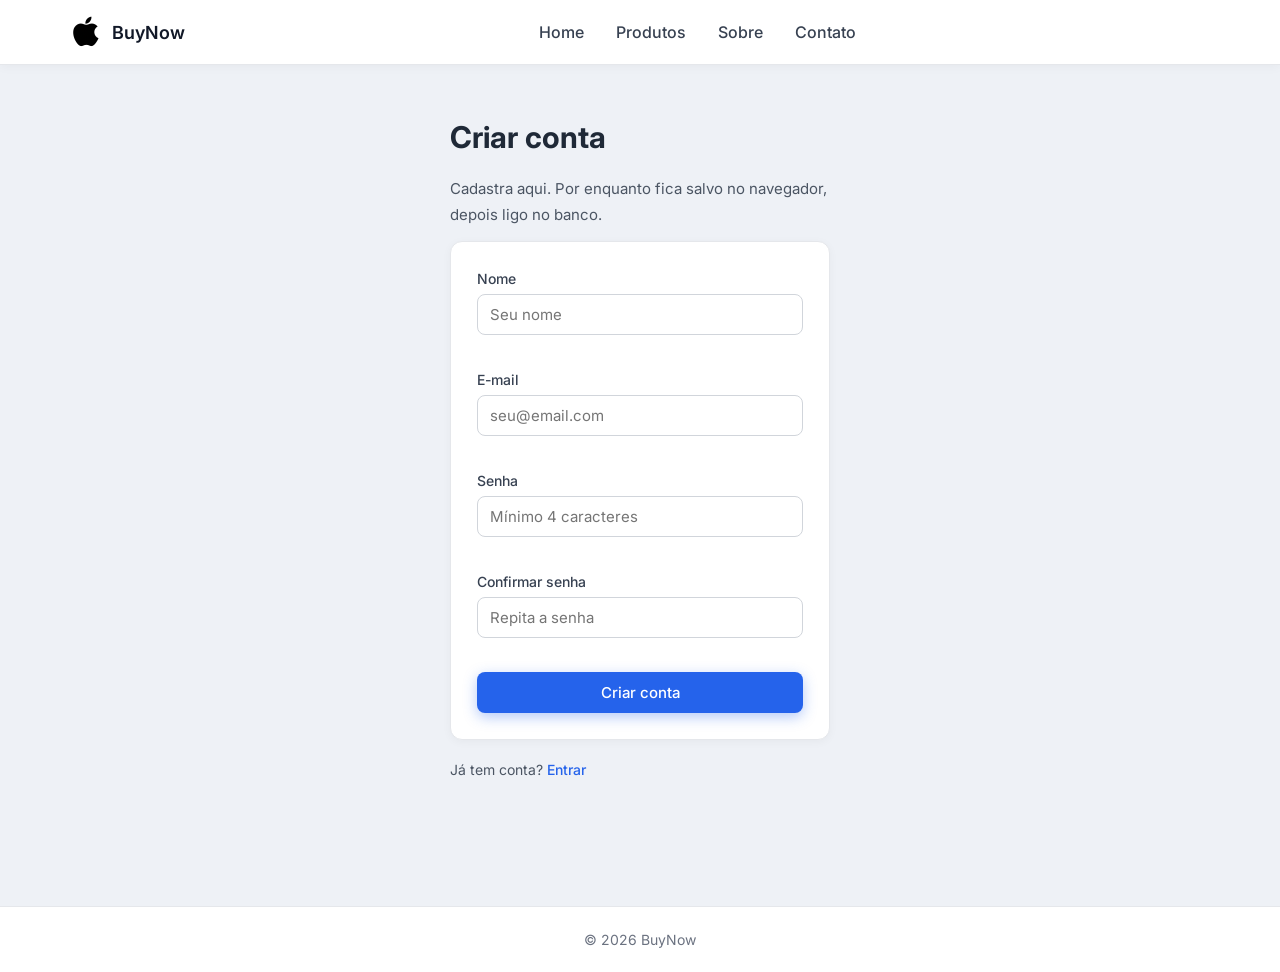
==== pages/cadastro.html @ 1328c278 "subindo site para github" ====
<!DOCTYPE html>
<html lang="pt-br">
<head>
  <meta charset="UTF-8">
  <meta name="viewport" content="width=device-width, initial-scale=1.0">
  <title>Criar conta — BuyNow</title>
  <link rel="preconnect" href="https://fonts.googleapis.com">
  <link rel="preconnect" href="https://fonts.gstatic.com" crossorigin>
  <link href="https://fonts.googleapis.com/css2?family=Inter:wght@300;400;500;600&display=swap" rel="stylesheet">
  <link rel="stylesheet" href="https://cdnjs.cloudflare.com/ajax/libs/font-awesome/6.5.0/css/all.min.css">
  <link rel="stylesheet" href="../assets/css/style.css">
</head>
<body>

  <header>
    <nav class="navbar">
      <a href="../index.html" class="logo">
        <img src="../images/icons/icons8-mac-os-32.ico" alt="BuyNow">
        <span>BuyNow</span>
      </a>

      <ul class="menu" id="menu">
        <li><a href="../index.html">Home</a></li>
        <li><a href="produtos.html">Produtos</a></li>
        <li><a href="sobre.html">Sobre</a></li>
        <li><a href="contato.html">Contato</a></li>
      </ul>

      <div class="nav-right">
        <i class="fa-solid fa-bars menu-toggle" id="botao-menu"></i>
      </div>
    </nav>
  </header>

  <main class="pagina-interna">
    <section class="conteudo-pagina">
      <div class="container auth-box">
        <h1>Criar conta</h1>
        <p class="auth-texto">Cadastra aqui. Por enquanto fica salvo no navegador, depois ligo no banco.</p>

        <form class="auth-form" id="form-cadastro">
          <div class="form-group">
            <label for="cad-nome">Nome</label>
            <input type="text" id="cad-nome" name="nome" placeholder="Seu nome">
            <span class="form-error" id="erro-cad-nome"></span>
          </div>

          <div class="form-group">
            <label for="cad-email">E-mail</label>
            <input type="email" id="cad-email" name="email" placeholder="seu@email.com">
            <span class="form-error" id="erro-cad-email"></span>
          </div>

          <div class="form-group">
            <label for="cad-senha">Senha</label>
            <input type="password" id="cad-senha" name="senha" placeholder="Mínimo 4 caracteres">
            <span class="form-error" id="erro-cad-senha"></span>
          </div>

          <div class="form-group">
            <label for="cad-confirma">Confirmar senha</label>
            <input type="password" id="cad-confirma" name="confirma" placeholder="Repita a senha">
            <span class="form-error" id="erro-cad-confirma"></span>
          </div>

          <button type="submit" class="btn-primary btn-full">Criar conta</button>
        </form>

        <p class="auth-link">
          Já tem conta? <a href="login.html">Entrar</a>
        </p>
      </div>
    </section>
  </main>

  <footer class="footer">
    <p>© 2026 BuyNow</p>
  </footer>

  <script src="../assets/js/script.js"></script>
</body>
</html>
---- assets/css/style.css ----
*{
margin:0;
padding:0;
box-sizing:border-box;
font-family:'Inter',sans-serif;
}

body{
background:#eef1f6;
color:#111827;
line-height:1.5;
}

img{
max-width:100%;
display:block;
}

a{
color:inherit;
}

/* navbar */

.navbar{
display:flex;
justify-content:space-between;
align-items:center;
padding:16px 70px;
background:white;
border-bottom:1px solid #e5e7eb;
box-shadow:0 2px 10px rgba(0,0,0,0.04);
position:sticky;
top:0;
z-index:50;
}

.logo{
display:flex;
align-items:center;
gap:10px;
text-decoration:none;
font-weight:600;
font-size:18px;
color:#111827;
}

.logo img{
width:32px;
height:32px;
}

.menu{
display:flex;
list-style:none;
gap:32px;
}

.menu a{
text-decoration:none;
color:#374151;
font-weight:500;
transition:0.2s;
}

.menu a:hover,
.menu a.active{
color:#2563eb;
}

.nav-right{
display:flex;
align-items:center;
gap:12px;
}

.nav-auth{
display:flex;
align-items:center;
gap:10px;
}

.btn-criar{
text-decoration:none;
padding:8px 16px;
border:1px solid #2563eb;
color:#2563eb;
border-radius:8px;
font-size:14px;
font-weight:500;
transition:0.2s;
}

.btn-criar:hover{
background:#eff6ff;
}

.btn-entrar{
text-decoration:none;
padding:8px 16px;
background:#2563eb;
color:white;
border-radius:8px;
font-size:14px;
font-weight:500;
transition:0.2s;
}

.btn-entrar:hover{
background:#1d4ed8;
}

.nav-logado{
display:flex;
align-items:center;
gap:14px;
}

.nome-user{
font-size:14px;
color:#374151;
font-weight:500;
}

.cart{
position:relative;
font-size:20px;
cursor:pointer;
color:#374151;
padding:6px;
}

.cart-badge{
position:absolute;
top:-2px;
right:-4px;
background:#ef4444;
color:white;
font-size:11px;
padding:2px 6px;
border-radius:50%;
min-width:18px;
text-align:center;
}

.btn-sair{
background:white;
border:1px solid #d1d5db;
padding:7px 14px;
border-radius:8px;
cursor:pointer;
font-size:13px;
color:#374151;
}

.btn-sair:hover{
border-color:#2563eb;
color:#2563eb;
}

.menu-toggle{
display:none;
font-size:22px;
cursor:pointer;
}

/* container */

.container{
max-width:1140px;
margin:auto;
padding:0 20px;
}

/* hero */

.hero{
background-image:url("../../images/fundo abaixo da nav.png");
background-size:cover;
background-position:center;
color:white;
padding:36px 20px;
}

.hero .container{
display:flex;
align-items:center;
justify-content:space-between;
gap:24px;
}

.texto-esquerda{
width:50%;
}

.texto-esquerda h1{
font-size:30px;
margin-bottom:10px;
text-shadow:0 2px 6px rgba(0,0,0,0.3);
}

.texto-esquerda p{
margin-bottom:16px;
font-size:15px;
color:#e5e7eb;
text-shadow:0 2px 6px rgba(0,0,0,0.25);
max-width:460px;
}

.btn-hero,
.btn-primary{
display:inline-block;
background:#2563eb;
color:white;
border:none;
padding:11px 22px;
border-radius:8px;
cursor:pointer;
transition:0.2s;
box-shadow:0 4px 14px rgba(37,99,235,0.35);
text-decoration:none;
font-weight:500;
font-size:15px;
}

.btn-hero:hover,
.btn-primary:hover{
background:#1d4ed8;
}

.btn-full{
width:100%;
text-align:center;
}

.imagem-direita{
width:50%;
display:flex;
justify-content:center;
}

.imagem-direita img{
width:210px;
filter:drop-shadow(0 8px 20px rgba(0,0,0,0.2));
}

/* produtos */

.produtos{
padding:60px 0 70px;
}

.produtos-pagina{
padding-top:40px;
}

.titulo-ofertas{
margin-bottom:28px;
font-size:26px;
color:#1f2937;
}

.busca-produtos{
background:white;
border:1px solid #e5e7eb;
border-radius:12px;
padding:16px 18px;
margin-bottom:24px;
box-shadow:0 2px 8px rgba(0,0,0,0.04);
}

.busca-produtos label{
display:block;
font-size:14px;
font-weight:500;
margin-bottom:8px;
color:#374151;
}

.busca-produtos input{
width:100%;
padding:10px 14px;
border:1px solid #d1d5db;
border-radius:8px;
outline:none;
font-size:15px;
}

.busca-produtos input:focus{
border-color:#2563eb;
box-shadow:0 0 0 3px rgba(37,99,235,0.12);
}

.ofertas-semana,
.grid-produtos{
display:grid;
grid-template-columns:repeat(auto-fit,minmax(240px,1fr));
gap:22px;
}

.card-oferta,
.produto-item{
position:relative;
background:white;
border-radius:14px;
padding:22px;
text-align:center;
border:1px solid #e5e7eb;
box-shadow:0 2px 8px rgba(0,0,0,0.04);
transition:0.2s;
}

.card-oferta:hover,
.produto-item:hover{
transform:translateY(-3px);
box-shadow:0 8px 20px rgba(0,0,0,0.08);
}

.card-oferta img,
.produto-item img{
width:95px;
margin:auto;
margin-bottom:14px;
}

.card-oferta h3,
.produto-item h3{
font-size:15px;
margin-bottom:6px;
color:#1f2937;
}

.badge{
position:absolute;
top:12px;
left:12px;
background:#ef4444;
color:white;
padding:4px 8px;
border-radius:6px;
font-size:12px;
font-weight:600;
}

.rating{
color:#fbbf24;
font-size:13px;
margin-bottom:8px;
}

.preco{
font-weight:600;
margin-bottom:14px;
color:#111827;
font-size:17px;
}

.add-cart,
.card-oferta button{
background:#2563eb;
color:white;
border:none;
padding:9px 16px;
border-radius:8px;
cursor:pointer;
font-size:14px;
width:100%;
transition:0.2s;
}

.add-cart:hover,
.card-oferta button:hover{
background:#1d4ed8;
}

/* paginas internas */

.conteudo-pagina{
padding:50px 0 70px;
}

.conteudo-pagina h1{
font-size:30px;
margin-bottom:16px;
color:#1f2937;
}

.conteudo-pagina h2{
font-size:20px;
margin:28px 0 12px;
color:#1f2937;
}

.conteudo-pagina p{
color:#4b5563;
line-height:1.7;
margin-bottom:14px;
max-width:680px;
}

.lista-sobre{
margin-left:20px;
color:#4b5563;
line-height:1.8;
}

.link-pagina{
margin-top:20px;
}

.link-pagina a{
color:#2563eb;
font-weight:500;
text-decoration:none;
}

.link-pagina a:hover{
text-decoration:underline;
}

.texto-contato{
margin-bottom:22px;
}

.contact-layout{
display:grid;
grid-template-columns:1fr 1fr;
gap:36px;
align-items:start;
}

.contact-list{
list-style:none;
margin-bottom:22px;
}

.contact-list li{
margin-bottom:14px;
}

.contact-list strong{
display:block;
margin-bottom:3px;
}

.contact-list span{
color:#6b7280;
font-size:14px;
}

.btn-whatsapp{
display:inline-flex;
align-items:center;
gap:8px;
background:#25d366;
color:white;
padding:10px 18px;
border-radius:8px;
text-decoration:none;
font-weight:500;
}

.btn-whatsapp:hover{
background:#1ebe57;
}

.contact-form,
.auth-form{
background:white;
border:1px solid #e5e7eb;
border-radius:12px;
padding:26px;
box-shadow:0 2px 10px rgba(0,0,0,0.04);
}

.contact-form h2{
font-size:19px;
margin-bottom:16px;
}

.auth-box{
max-width:420px;
margin:0 auto;
}

.auth-texto{
color:#6b7280;
margin-bottom:20px;
font-size:15px;
}

.auth-link{
margin-top:18px;
font-size:14px;
color:#6b7280;
}

.auth-link a{
color:#2563eb;
text-decoration:none;
font-weight:500;
}

.auth-link a:hover{
text-decoration:underline;
}

.form-group{
margin-bottom:14px;
}

.form-group label{
display:block;
margin-bottom:5px;
font-weight:500;
font-size:14px;
color:#374151;
}

.form-group input,
.form-group textarea{
width:100%;
padding:10px 12px;
border:1px solid #d1d5db;
border-radius:8px;
outline:none;
font-size:15px;
}

.form-group input:focus,
.form-group textarea:focus{
border-color:#2563eb;
box-shadow:0 0 0 3px rgba(37,99,235,0.12);
}

.form-group textarea{
resize:vertical;
min-height:110px;
}

.form-error{
display:block;
color:#ef4444;
font-size:13px;
margin-top:4px;
min-height:16px;
}

.form-success{
margin-top:14px;
padding:10px 14px;
background:#ecfdf5;
color:#047857;
border-radius:8px;
font-size:14px;
}

.empty-state{
text-align:center;
color:#6b7280;
padding:28px 0;
}

/* footer */

.footer{
padding:22px;
text-align:center;
background:white;
border-top:1px solid #e5e7eb;
margin-top:40px;
}

.footer p{
font-size:14px;
color:#6b7280;
}

/* responsivo */

@media(max-width:768px){

.navbar{
padding:14px 20px;
}

.menu{
position:absolute;
top:65px;
left:0;
width:100%;
background:white;
flex-direction:column;
align-items:center;
gap:18px;
padding:18px;
display:none;
border-bottom:1px solid #e5e7eb;
box-shadow:0 4px 10px rgba(0,0,0,0.06);
}

.menu.active{
display:flex;
}

.menu-toggle{
display:block;
}

.nav-auth{
gap:6px;
}

.btn-criar,
.btn-entrar{
padding:7px 12px;
font-size:13px;
}

.nome-user{
display:none;
}

.hero .container{
flex-direction:column;
text-align:center;
}

.texto-esquerda,
.imagem-direita{
width:100%;
}

.texto-esquerda p{
margin-left:auto;
margin-right:auto;
}

.contact-layout{
grid-template-columns:1fr;
}

}
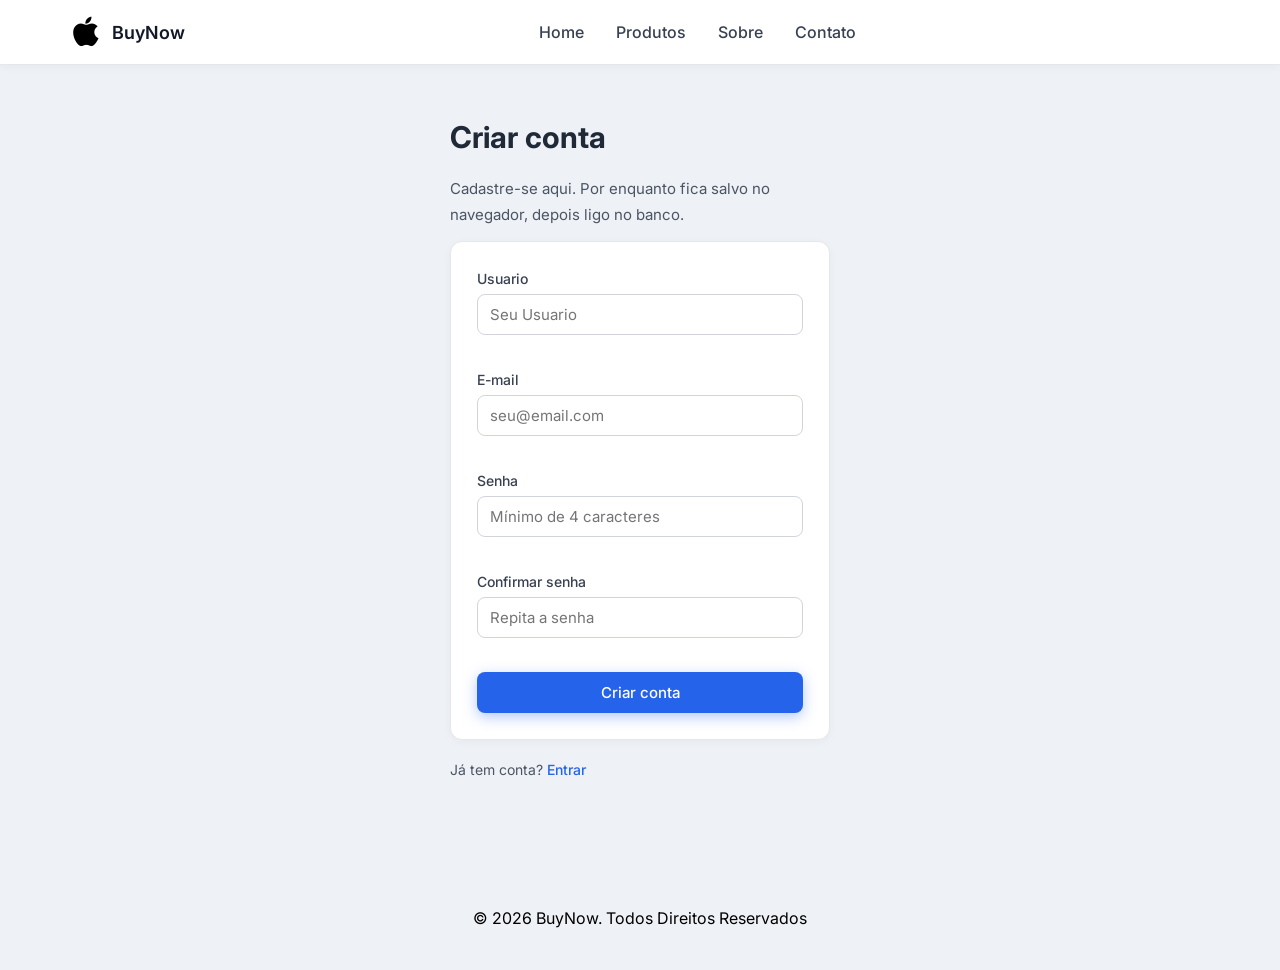
==== commit 7e53c0a9: "1-mudanca de informacoes na tela de login e cadastro 2-Mudanca da footer na tela de login e cadastro" ====
--- a/pages/cadastro.html
+++ b/pages/cadastro.html
@@ -36,12 +36,12 @@
     <section class="conteudo-pagina">
       <div class="container auth-box">
         <h1>Criar conta</h1>
-        <p class="auth-texto">Cadastra aqui. Por enquanto fica salvo no navegador, depois ligo no banco.</p>
+        <p class="auth-texto">Cadastre-se aqui. Por enquanto fica salvo no navegador, depois ligo no banco.</p>
 
         <form class="auth-form" id="form-cadastro">
           <div class="form-group">
-            <label for="cad-nome">Nome</label>
-            <input type="text" id="cad-nome" name="nome" placeholder="Seu nome">
+            <label for="cad-nome">Usuario</label>
+            <input type="text" id="cad-nome" name="nome" placeholder="Seu Usuario">
             <span class="form-error" id="erro-cad-nome"></span>
           </div>
 
@@ -53,7 +53,7 @@
 
           <div class="form-group">
             <label for="cad-senha">Senha</label>
-            <input type="password" id="cad-senha" name="senha" placeholder="Mínimo 4 caracteres">
+            <input type="password" id="cad-senha" name="senha" placeholder="Mínimo de 4 caracteres">
             <span class="form-error" id="erro-cad-senha"></span>
           </div>
 
@@ -73,8 +73,8 @@
     </section>
   </main>
 
-  <footer class="footer">
-    <p>© 2026 BuyNow</p>
+  <footer class="login">
+    <p>© 2026 BuyNow. Todos Direitos Reservados</p>
   </footer>
 
   <script src="../assets/js/script.js"></script>
--- a/assets/css/style.css
+++ b/assets/css/style.css
@@ -564,18 +564,82 @@
 
 /* footer */
 
-.footer{
-padding:22px;
-text-align:center;
-background:white;
-border-top:1px solid #e5e7eb;
-margin-top:40px;
-}
-
-.footer p{
-font-size:14px;
-color:#6b7280;
-}
+footer {
+    background-color: #2c3e50;
+    color: white;
+    padding: 40px 20px;
+}
+footer.login {
+    display: flex;
+    width: auto;
+    height: auto;
+    background-color: #eef1f6;
+    justify-content: center;
+    color: rgb(0, 0, 0);
+}
+
+.footer-container {
+    display: flex;
+    flex-wrap: wrap;
+    justify-content: space-between;
+    max-width: 1200px;
+    margin: 0 auto;
+    gap: 30px;
+}
+
+.footer-section {
+    flex: 1;
+    min-width: 200px;
+}
+
+.footer-section h3 {
+    margin-bottom: 15px;
+    font-size: 18px;
+    border-bottom: 2px solid #3498db;
+    padding-bottom: 10px;
+    display: inline-block;
+}
+
+.footer-section p {
+    margin-bottom: 10px;
+    line-height: 1.6;
+    color: #bdc3c7;
+}
+
+.footer-section ul {
+    list-style: none;
+}
+
+.footer-section ul li {
+    margin-bottom: 8px;
+}
+
+.footer-section ul li a {
+    color: #bdc3c7;
+    text-decoration: none;
+    transition: color 0.3s;
+}
+
+.footer-section ul li a:hover {
+    color: #3498db;
+}
+
+.footer-bottom {
+    text-align: center;
+    margin-top: 30px;
+    padding-top: 20px;
+    border-top: 1px solid #34495e;
+    color: #95a5a6;
+    font-size: 14px;
+}
+
+/* Responsivo */
+@media (max-width: 768px) {
+    .footer-container {
+        flex-direction: column;
+    }
+}
+
 
 /* responsivo */
 
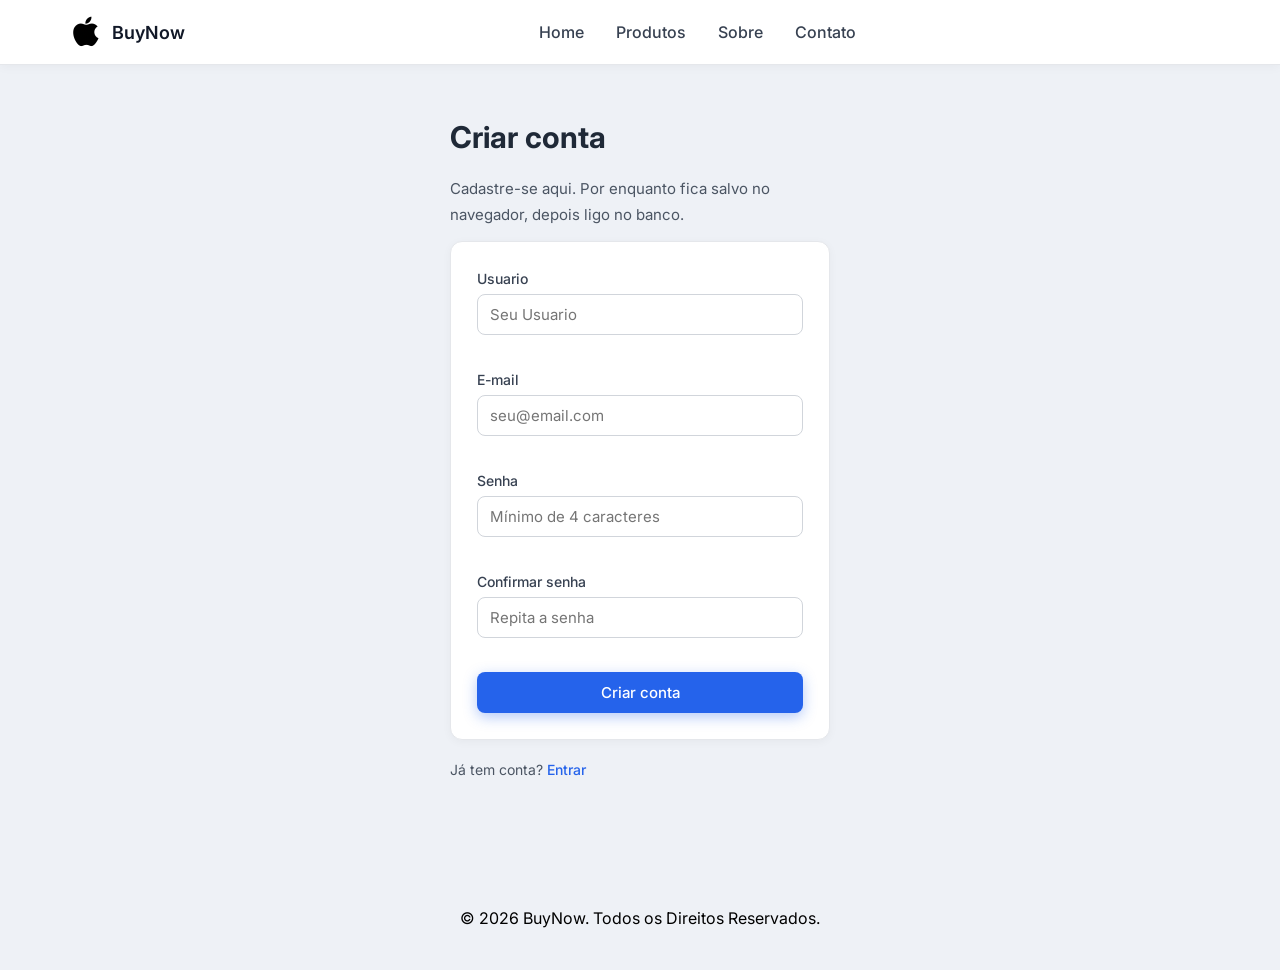
==== commit 99449afb: "1- alteracao de nomes de produtos 2- alteracao da footer da tela de cadastro e login" ====
--- a/pages/cadastro.html
+++ b/pages/cadastro.html
@@ -74,7 +74,7 @@
   </main>
 
   <footer class="login">
-    <p>© 2026 BuyNow. Todos Direitos Reservados</p>
+    <p>© 2026 BuyNow. Todos os Direitos Reservados.</p>
   </footer>
 
   <script src="../assets/js/script.js"></script>
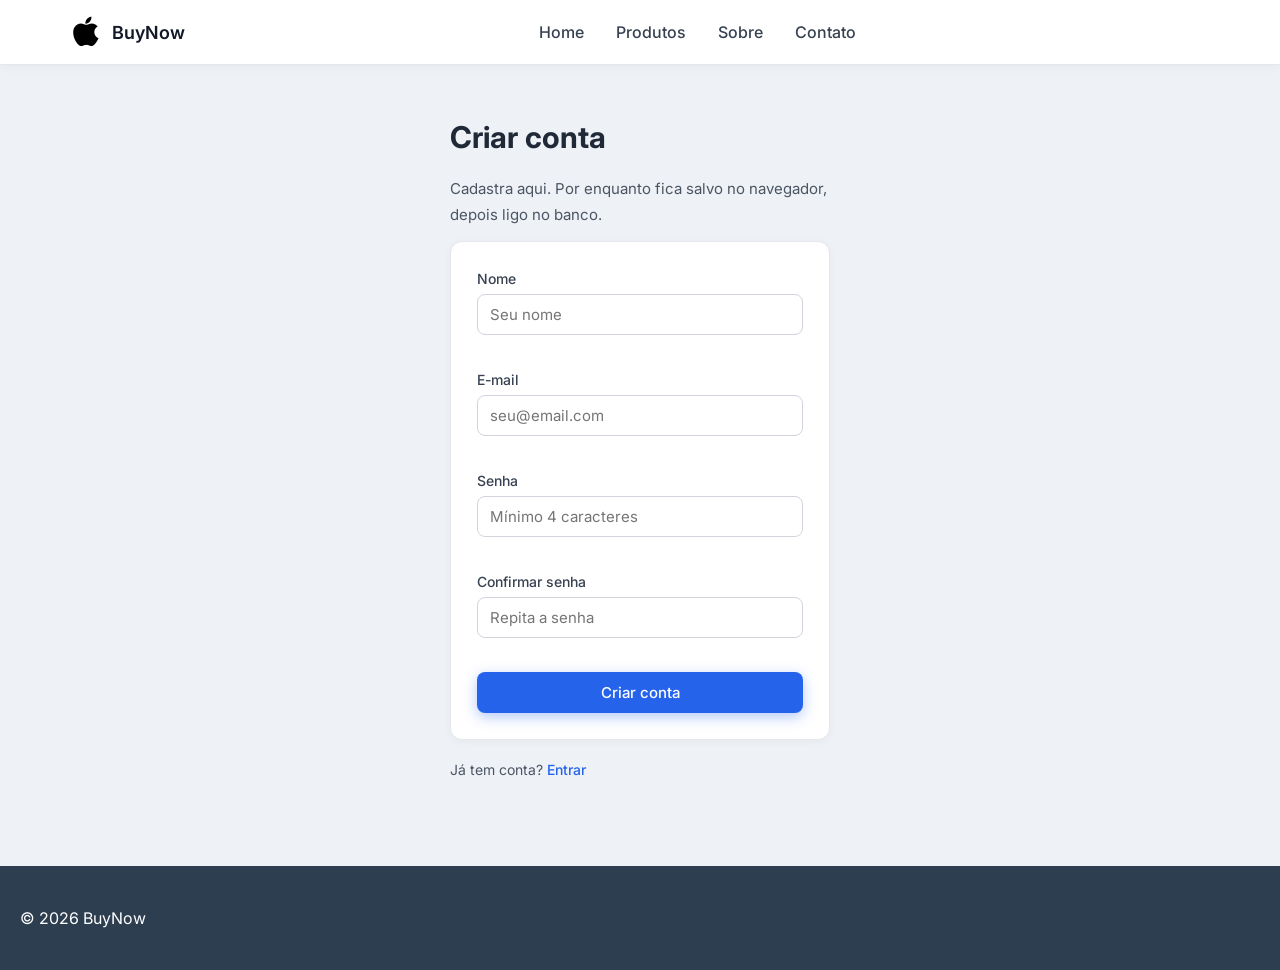
==== commit 7b5e4946: "Banco On, Criar Conta On, Logar On, Sair On!" ====
--- a/pages/cadastro.html
+++ b/pages/cadastro.html
@@ -36,12 +36,12 @@
     <section class="conteudo-pagina">
       <div class="container auth-box">
         <h1>Criar conta</h1>
-        <p class="auth-texto">Cadastre-se aqui. Por enquanto fica salvo no navegador, depois ligo no banco.</p>
+        <p class="auth-texto">Cadastra aqui. Por enquanto fica salvo no navegador, depois ligo no banco.</p>
 
-        <form class="auth-form" id="form-cadastro">
+        <form class="auth-form" action="../assets/php/cadastro.php" method="POST">
           <div class="form-group">
-            <label for="cad-nome">Usuario</label>
-            <input type="text" id="cad-nome" name="nome" placeholder="Seu Usuario">
+            <label for="cad-nome">Nome</label>
+            <input type="text" id="cad-nome" name="nome" placeholder="Seu nome">
             <span class="form-error" id="erro-cad-nome"></span>
           </div>
 
@@ -53,7 +53,7 @@
 
           <div class="form-group">
             <label for="cad-senha">Senha</label>
-            <input type="password" id="cad-senha" name="senha" placeholder="Mínimo de 4 caracteres">
+            <input type="password" id="cad-senha" name="senha" placeholder="Mínimo 4 caracteres">
             <span class="form-error" id="erro-cad-senha"></span>
           </div>
 
@@ -73,8 +73,8 @@
     </section>
   </main>
 
-  <footer class="login">
-    <p>© 2026 BuyNow. Todos os Direitos Reservados.</p>
+  <footer class="footer">
+    <p>© 2026 BuyNow</p>
   </footer>
 
   <script src="../assets/js/script.js"></script>
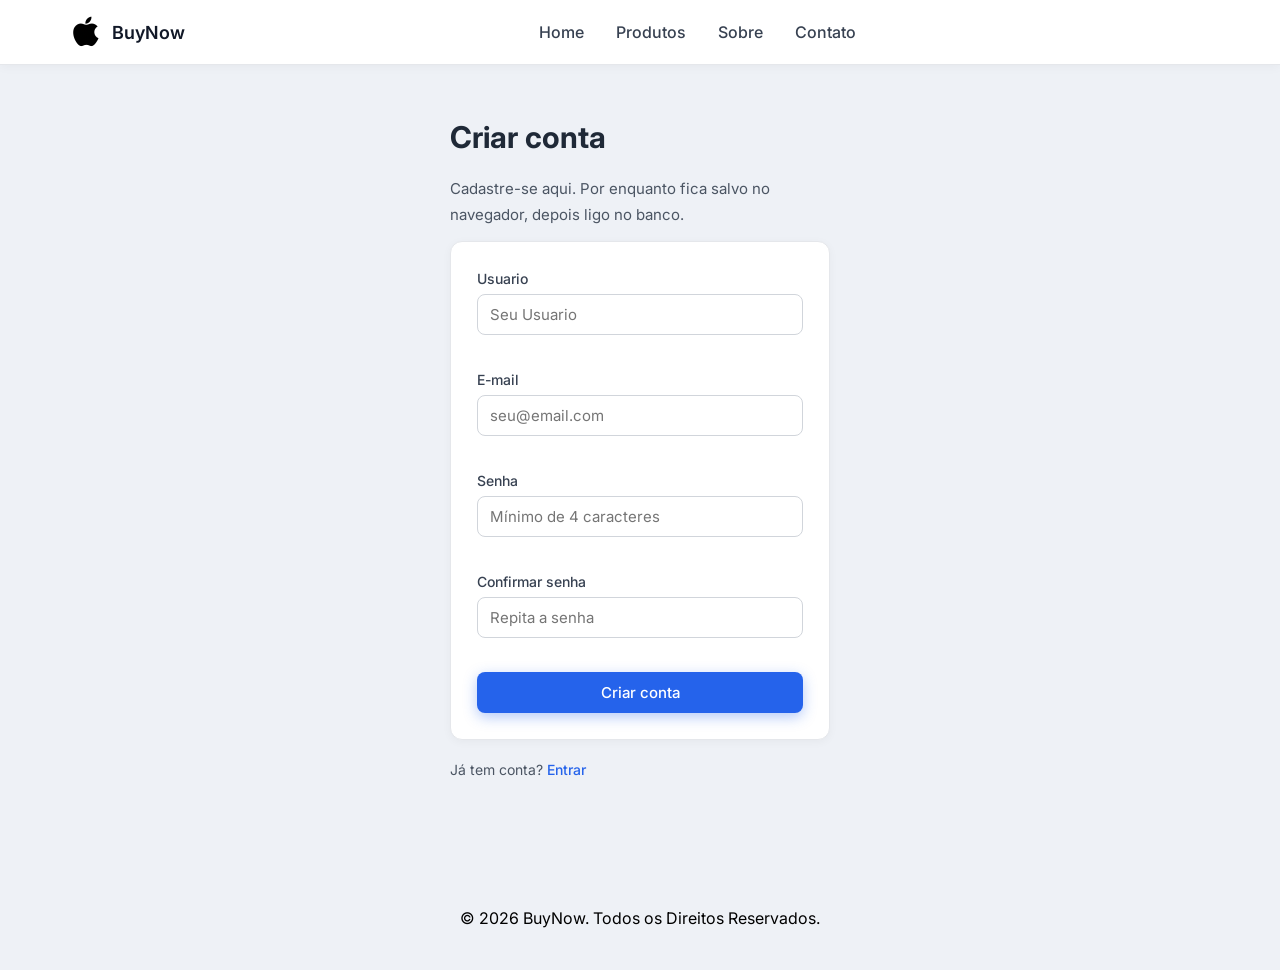
==== commit 30ab8e6f: "Merge branch 'main' of https://github.com/RikelmeFront-end/Projeto-Desenvolvimento-Web" ====
--- a/pages/cadastro.html
+++ b/pages/cadastro.html
@@ -36,12 +36,12 @@
     <section class="conteudo-pagina">
       <div class="container auth-box">
         <h1>Criar conta</h1>
-        <p class="auth-texto">Cadastra aqui. Por enquanto fica salvo no navegador, depois ligo no banco.</p>
+        <p class="auth-texto">Cadastre-se aqui. Por enquanto fica salvo no navegador, depois ligo no banco.</p>
 
         <form class="auth-form" action="../assets/php/cadastro.php" method="POST">
           <div class="form-group">
-            <label for="cad-nome">Nome</label>
-            <input type="text" id="cad-nome" name="nome" placeholder="Seu nome">
+            <label for="cad-nome">Usuario</label>
+            <input type="text" id="cad-nome" name="nome" placeholder="Seu Usuario">
             <span class="form-error" id="erro-cad-nome"></span>
           </div>
 
@@ -53,7 +53,7 @@
 
           <div class="form-group">
             <label for="cad-senha">Senha</label>
-            <input type="password" id="cad-senha" name="senha" placeholder="Mínimo 4 caracteres">
+            <input type="password" id="cad-senha" name="senha" placeholder="Mínimo de 4 caracteres">
             <span class="form-error" id="erro-cad-senha"></span>
           </div>
 
@@ -73,8 +73,8 @@
     </section>
   </main>
 
-  <footer class="footer">
-    <p>© 2026 BuyNow</p>
+  <footer class="login">
+    <p>© 2026 BuyNow. Todos os Direitos Reservados.</p>
   </footer>
 
   <script src="../assets/js/script.js"></script>
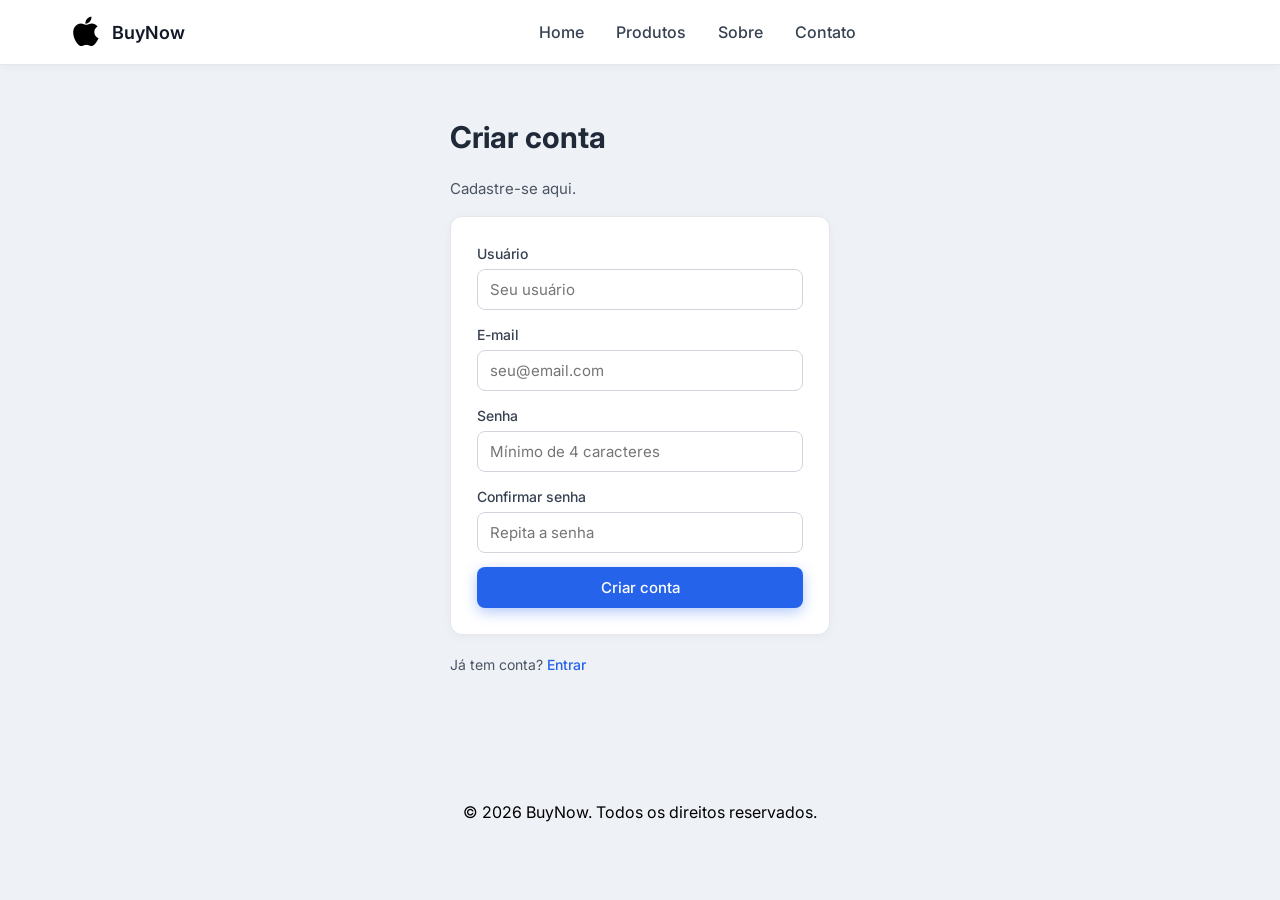
==== commit c966da02: "deixando o codigo mais limpo" ====
--- a/pages/cadastro.html
+++ b/pages/cadastro.html
@@ -14,16 +14,16 @@
 
   <header>
     <nav class="navbar">
-      <a href="../index.html" class="logo">
+      <a href="../index.php" class="logo">
         <img src="../images/icons/icons8-mac-os-32.ico" alt="BuyNow">
         <span>BuyNow</span>
       </a>
 
       <ul class="menu" id="menu">
-        <li><a href="../index.html">Home</a></li>
-        <li><a href="produtos.html">Produtos</a></li>
-        <li><a href="sobre.html">Sobre</a></li>
-        <li><a href="contato.html">Contato</a></li>
+        <li><a href="../index.php">Home</a></li>
+        <li><a href="produtos.php">Produtos</a></li>
+        <li><a href="sobre.php">Sobre</a></li>
+        <li><a href="contato.php">Contato</a></li>
       </ul>
 
       <div class="nav-right">
@@ -36,45 +36,41 @@
     <section class="conteudo-pagina">
       <div class="container auth-box">
         <h1>Criar conta</h1>
-        <p class="auth-texto">Cadastre-se aqui. Por enquanto fica salvo no navegador, depois ligo no banco.</p>
+        <p class="auth-texto">Cadastre-se aqui.</p>
 
         <form class="auth-form" action="../assets/php/cadastro.php" method="POST">
           <div class="form-group">
-            <label for="cad-nome">Usuario</label>
-            <input type="text" id="cad-nome" name="nome" placeholder="Seu Usuario">
-            <span class="form-error" id="erro-cad-nome"></span>
+            <label for="cad-nome">Usuário</label>
+            <input type="text" id="cad-nome" name="nome" placeholder="Seu usuário">
           </div>
 
           <div class="form-group">
             <label for="cad-email">E-mail</label>
             <input type="email" id="cad-email" name="email" placeholder="seu@email.com">
-            <span class="form-error" id="erro-cad-email"></span>
           </div>
 
           <div class="form-group">
             <label for="cad-senha">Senha</label>
             <input type="password" id="cad-senha" name="senha" placeholder="Mínimo de 4 caracteres">
-            <span class="form-error" id="erro-cad-senha"></span>
           </div>
 
           <div class="form-group">
             <label for="cad-confirma">Confirmar senha</label>
             <input type="password" id="cad-confirma" name="confirma" placeholder="Repita a senha">
-            <span class="form-error" id="erro-cad-confirma"></span>
           </div>
 
           <button type="submit" class="btn-primary btn-full">Criar conta</button>
         </form>
 
         <p class="auth-link">
-          Já tem conta? <a href="login.html">Entrar</a>
+          Já tem conta? <a href="login.php">Entrar</a>
         </p>
       </div>
     </section>
   </main>
 
   <footer class="login">
-    <p>© 2026 BuyNow. Todos os Direitos Reservados.</p>
+    <p>© 2026 BuyNow. Todos os direitos reservados.</p>
   </footer>
 
   <script src="../assets/js/script.js"></script>
--- a/assets/css/style.css
+++ b/assets/css/style.css
@@ -20,8 +20,6 @@
 a{
 color:inherit;
 }
-
-/* navbar */
 
 .navbar{
 display:flex;
@@ -75,12 +73,6 @@
 gap:12px;
 }
 
-.nav-auth{
-display:flex;
-align-items:center;
-gap:10px;
-}
-
 .btn-criar{
 text-decoration:none;
 padding:8px 16px;
@@ -114,49 +106,63 @@
 .nav-logado{
 display:flex;
 align-items:center;
-gap:14px;
+gap:10px;
 }
 
 .nome-user{
 font-size:14px;
 color:#374151;
 font-weight:500;
-}
-
-.cart{
+white-space:nowrap;
+}
+
+.cart-btn{
 position:relative;
-font-size:20px;
+display:inline-flex;
+align-items:center;
+justify-content:center;
+width:38px;
+height:38px;
+padding:0;
+border:1px solid #e5e7eb;
+border-radius:8px;
+background:#fff;
+color:#374151;
 cursor:pointer;
-color:#374151;
-padding:6px;
+transition:border-color 0.2s, color 0.2s, background 0.2s;
+flex-shrink:0;
+}
+
+.cart-btn:hover{
+border-color:#2563eb;
+color:#2563eb;
+background:#eff6ff;
+}
+
+.cart-icon{
+display:block;
+pointer-events:none;
 }
 
 .cart-badge{
 position:absolute;
-top:-2px;
-right:-4px;
-background:#ef4444;
-color:white;
+top:-6px;
+right:-6px;
+min-width:18px;
+height:18px;
+padding:0 5px;
+background:#2563eb;
+color:#fff;
 font-size:11px;
-padding:2px 6px;
-border-radius:50%;
-min-width:18px;
+font-weight:600;
+line-height:18px;
+border-radius:999px;
 text-align:center;
-}
-
-.btn-sair{
-background:white;
-border:1px solid #d1d5db;
-padding:7px 14px;
-border-radius:8px;
-cursor:pointer;
-font-size:13px;
-color:#374151;
-}
-
-.btn-sair:hover{
-border-color:#2563eb;
-color:#2563eb;
+border:2px solid #fff;
+}
+
+.cart-badge.vazio{
+display:none;
 }
 
 .menu-toggle{
@@ -165,15 +171,11 @@
 cursor:pointer;
 }
 
-/* container */
-
 .container{
 max-width:1140px;
 margin:auto;
 padding:0 20px;
 }
-
-/* hero */
 
 .hero{
 background-image:url("../../images/fundo abaixo da nav.png");
@@ -244,8 +246,6 @@
 width:210px;
 filter:drop-shadow(0 8px 20px rgba(0,0,0,0.2));
 }
-
-/* produtos */
 
 .produtos{
 padding:60px 0 70px;
@@ -374,8 +374,6 @@
 background:#1d4ed8;
 }
 
-/* paginas internas */
-
 .conteudo-pagina{
 padding:50px 0 70px;
 }
@@ -547,6 +545,184 @@
 min-height:16px;
 }
 
+.auth-erro{
+color:#e74c3c;
+background:#fadbd8;
+padding:10px 14px;
+border-radius:8px;
+margin-bottom:16px;
+font-size:14px;
+text-align:center;
+}
+
+.carrinho-overlay{
+position:fixed;
+inset:0;
+background:rgba(17,24,39,0.4);
+z-index:200;
+opacity:0;
+visibility:hidden;
+pointer-events:none;
+transition:opacity 0.25s ease, visibility 0.25s ease;
+}
+
+.carrinho-panel{
+position:fixed;
+top:0;
+right:0;
+width:min(400px,100%);
+height:100vh;
+height:100dvh;
+background:#fff;
+box-shadow:-4px 0 24px rgba(0,0,0,0.08);
+z-index:201;
+display:flex;
+flex-direction:column;
+transform:translateX(100%);
+transition:transform 0.28s ease;
+}
+
+body.carrinho-aberto{
+overflow:hidden;
+}
+
+body.carrinho-aberto .carrinho-overlay{
+opacity:1;
+visibility:visible;
+pointer-events:auto;
+}
+
+body.carrinho-aberto .carrinho-panel{
+transform:translateX(0);
+}
+
+.carrinho-header{
+display:flex;
+align-items:center;
+justify-content:space-between;
+padding:20px;
+border-bottom:1px solid #e5e7eb;
+}
+
+.carrinho-header h2{
+font-size:17px;
+font-weight:600;
+color:#111827;
+}
+
+.carrinho-fechar{
+background:none;
+border:none;
+font-size:20px;
+cursor:pointer;
+color:#6b7280;
+padding:6px;
+}
+
+.carrinho-fechar:hover{
+color:#111827;
+}
+
+.carrinho-itens{
+flex:1;
+overflow-y:auto;
+padding:16px 20px;
+}
+
+.carrinho-vazio{
+text-align:center;
+color:#6b7280;
+padding:40px 0;
+}
+
+.carrinho-item{
+display:flex;
+gap:12px;
+align-items:flex-start;
+padding:14px 0;
+border-bottom:1px solid #f3f4f6;
+}
+
+.carrinho-item img{
+width:72px;
+height:72px;
+object-fit:contain;
+border-radius:8px;
+background:#f9fafb;
+flex-shrink:0;
+}
+
+.carrinho-item-info{
+flex:1;
+min-width:0;
+}
+
+.carrinho-item-info h4{
+font-size:14px;
+font-weight:500;
+margin-bottom:4px;
+line-height:1.3;
+}
+
+.carrinho-item-preco{
+font-size:14px;
+color:#2563eb;
+font-weight:600;
+margin-bottom:8px;
+}
+
+.carrinho-item-qtd{
+display:flex;
+align-items:center;
+gap:10px;
+}
+
+.carrinho-qtd-btn{
+width:28px;
+height:28px;
+border:1px solid #d1d5db;
+background:white;
+border-radius:6px;
+cursor:pointer;
+font-size:16px;
+line-height:1;
+}
+
+.carrinho-qtd-btn:hover{
+border-color:#2563eb;
+color:#2563eb;
+}
+
+.carrinho-remover{
+background:none;
+border:none;
+color:#9ca3af;
+cursor:pointer;
+font-size:15px;
+padding:4px;
+}
+
+.carrinho-remover:hover{
+color:#ef4444;
+}
+
+.carrinho-footer{
+padding:20px;
+border-top:1px solid #e5e7eb;
+}
+
+.carrinho-total-linha{
+display:flex;
+justify-content:space-between;
+align-items:center;
+font-size:16px;
+}
+
+.carrinho-total-linha strong{
+font-size:18px;
+color:#2563eb;
+}
+
 .form-success{
 margin-top:14px;
 padding:10px 14px;
@@ -562,88 +738,81 @@
 padding:28px 0;
 }
 
-/* footer */
-
-footer {
-    background-color: #2c3e50;
-    color: white;
-    padding: 40px 20px;
-}
-footer.login {
-    display: flex;
-    width: auto;
-    height: auto;
-    background-color: #eef1f6;
-    justify-content: center;
-    color: rgb(0, 0, 0);
-}
-
-.footer-container {
-    display: flex;
-    flex-wrap: wrap;
-    justify-content: space-between;
-    max-width: 1200px;
-    margin: 0 auto;
-    gap: 30px;
-}
-
-.footer-section {
-    flex: 1;
-    min-width: 200px;
-}
-
-.footer-section h3 {
-    margin-bottom: 15px;
-    font-size: 18px;
-    border-bottom: 2px solid #3498db;
-    padding-bottom: 10px;
-    display: inline-block;
-}
-
-.footer-section p {
-    margin-bottom: 10px;
-    line-height: 1.6;
-    color: #bdc3c7;
-}
-
-.footer-section ul {
-    list-style: none;
-}
-
-.footer-section ul li {
-    margin-bottom: 8px;
-}
-
-.footer-section ul li a {
-    color: #bdc3c7;
-    text-decoration: none;
-    transition: color 0.3s;
-}
-
-.footer-section ul li a:hover {
-    color: #3498db;
-}
-
-.footer-bottom {
-    text-align: center;
-    margin-top: 30px;
-    padding-top: 20px;
-    border-top: 1px solid #34495e;
-    color: #95a5a6;
-    font-size: 14px;
-}
-
-/* Responsivo */
-@media (max-width: 768px) {
-    .footer-container {
-        flex-direction: column;
-    }
-}
-
-
-/* responsivo */
+footer{
+background-color:#2c3e50;
+color:white;
+padding:40px 20px;
+}
+
+footer.login{
+display:flex;
+width:auto;
+height:auto;
+background-color:#eef1f6;
+justify-content:center;
+color:#000;
+}
+
+.footer-container{
+display:flex;
+flex-wrap:wrap;
+justify-content:space-between;
+max-width:1200px;
+margin:0 auto;
+gap:30px;
+}
+
+.footer-section{
+flex:1;
+min-width:200px;
+}
+
+.footer-section h3{
+margin-bottom:15px;
+font-size:18px;
+border-bottom:2px solid #3498db;
+padding-bottom:10px;
+display:inline-block;
+}
+
+.footer-section p{
+margin-bottom:10px;
+line-height:1.6;
+color:#bdc3c7;
+}
+
+.footer-section ul{
+list-style:none;
+}
+
+.footer-section ul li{
+margin-bottom:8px;
+}
+
+.footer-section ul li a{
+color:#bdc3c7;
+text-decoration:none;
+transition:color 0.3s;
+}
+
+.footer-section ul li a:hover{
+color:#3498db;
+}
+
+.footer-bottom{
+text-align:center;
+margin-top:30px;
+padding-top:20px;
+border-top:1px solid #34495e;
+color:#95a5a6;
+font-size:14px;
+}
 
 @media(max-width:768px){
+
+.footer-container{
+flex-direction:column;
+}
 
 .navbar{
 padding:14px 20px;
@@ -672,10 +841,6 @@
 display:block;
 }
 
-.nav-auth{
-gap:6px;
-}
-
 .btn-criar,
 .btn-entrar{
 padding:7px 12px;
